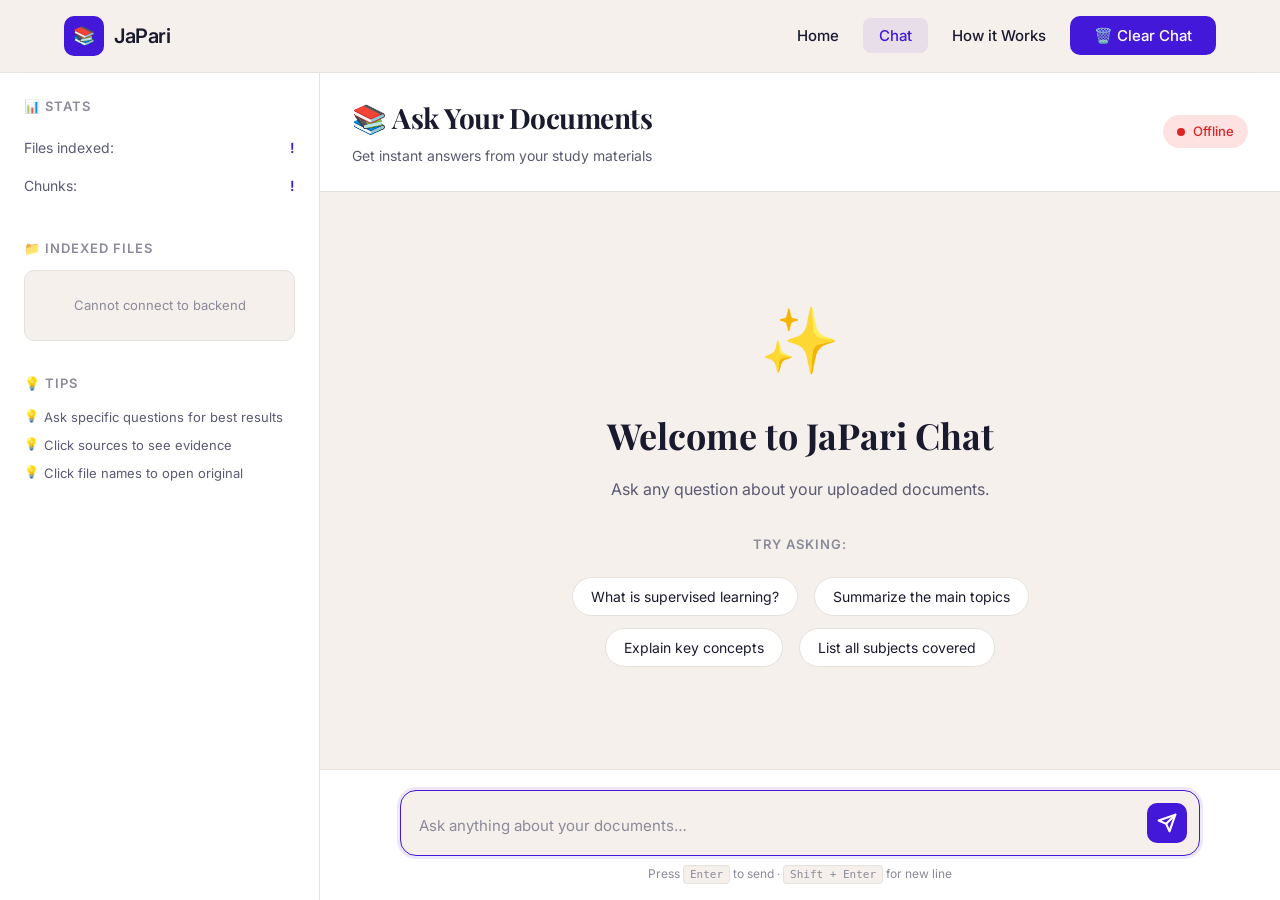
==== src/web/chat.html @ 833aab78 "Web Interface v2 Integrated Chatbot with Fast Api and HTML/CSS/JS frontend" ====
<!DOCTYPE html>
<html lang="en">
<head>
    <meta charset="UTF-8">
    <meta name="viewport" content="width=device-width, initial-scale=1.0">
    <title>JaPari Chat — Ask Your Documents</title>

    <link href="https://fonts.googleapis.com/css2?family=Inter:wght@400;500;600&family=Playfair+Display:ital,wght@0,700;1,700&display=swap" rel="stylesheet">

    <link rel="stylesheet" href="utils.css">
    <link rel="stylesheet" href="style.css">
    <link rel="stylesheet" href="chat.css">
</head>
<body>

    <!-- ═══════════════ NAVBAR ═══════════════ -->
    <nav class="navbar" id="navbar">
        <div class="nav-inner">
            <a href="index.html" class="nav-logo">
                <div class="nav-logo-icon">📚</div>
                <span class="nav-logo-text">JaPari</span>
            </a>

            <ul class="nav-links" id="navLinks">
                <li><a href="index.html">Home</a></li>
                <li><a href="chat.html" class="active">Chat</a></li>
                <li><a href="index.html#how-it-works">How it Works</a></li>
                <li><a href="#" id="clearChatBtn" class="nav-cta">🗑️ Clear Chat</a></li>
            </ul>

            <button class="mobile-toggle" id="mobileToggle" aria-label="Toggle menu">
                <span></span><span></span><span></span>
            </button>
        </div>
    </nav>

    <!-- ═══════════════ CHAT LAYOUT ═══════════════ -->
    <div class="chat-layout">

        <!-- Sidebar -->
        <aside class="chat-sidebar">
            <div class="sidebar-section">
                <h3>📊 Stats</h3>
                <div class="stat-row">
                    <span>Files indexed:</span>
                    <strong id="statFiles">—</strong>
                </div>
                <div class="stat-row">
                    <span>Chunks:</span>
                    <strong id="statChunks">—</strong>
                </div>
            </div>

            <div class="sidebar-section">
                <h3>📁 Indexed Files</h3>
                <div class="file-list" id="fileList">
                    <div class="loading">Loading…</div>
                </div>
            </div>

            <div class="sidebar-section">
                <h3>💡 Tips</h3>
                <ul class="tips-list">
                    <li>Ask specific questions for best results</li>
                    <li>Click sources to see evidence</li>
                    <li>Click file names to open original</li>
                </ul>
            </div>
        </aside>

        <!-- Main chat -->
        <main class="chat-main">
            <div class="chat-page-header">
                <div>
                    <h1>📚 Ask Your Documents</h1>
                    <p>Get instant answers from your study materials</p>
                </div>
                <div class="status-pill" id="statusPill">
                    <span class="status-dot"></span>
                    Connecting…
                </div>
            </div>

            <div class="chat-messages" id="chatMessages">
                <div class="welcome-screen">
                    <div class="welcome-icon">✨</div>
                    <h2>Welcome to JaPari Chat</h2>
                    <p>Ask any question about your uploaded documents.</p>

                    <div class="suggestions">
                        <h4>Try asking:</h4>
                        <button class="suggestion-chip">What is supervised learning?</button>
                        <button class="suggestion-chip">Summarize the main topics</button>
                        <button class="suggestion-chip">Explain key concepts</button>
                        <button class="suggestion-chip">List all subjects covered</button>
                    </div>
                </div>
            </div>

            <div class="chat-input-wrapper">
                <form class="chat-form" id="chatForm">
                    <textarea
                        id="chatInput"
                        placeholder="Ask anything about your documents…"
                        rows="1"
                    ></textarea>
                    <button type="submit" class="chat-submit-btn" id="submitBtn">
                        <svg width="20" height="20" viewBox="0 0 24 24" fill="none" stroke="currentColor" stroke-width="2.5" stroke-linecap="round" stroke-linejoin="round">
                            <line x1="22" y1="2" x2="11" y2="13"></line>
                            <polygon points="22 2 15 22 11 13 2 9 22 2"></polygon>
                        </svg>
                    </button>
                </form>
                <div class="chat-footer-note">
                    Press <kbd>Enter</kbd> to send · <kbd>Shift + Enter</kbd> for new line
                </div>
            </div>
        </main>
    </div>

    <script src="script.js"></script>
    <script src="chat.js"></script>
</body>
</html>
---- src/web/utils.css ----
/* ════════════════════════════════════════════════════════════
   UTILS — Reset, Variables, Animations, Responsive
   ════════════════════════════════════════════════════════════ */


/* ──────────────────────────────────────────
   1. CSS VARIABLES
   ────────────────────────────────────────── */
:root {
    /* Colors */
    --bg-cream:     #f5f0eb;
    --bg-white:     #ffffff;
    --purple:       #4318D9;
    --purple-light: #ece6fd;
    --purple-dark:  #3311b0;
    --text-dark:    #1a1a2e;
    --text-body:    #5a5a72;
    --text-muted:   #8a8a9a;
    --orange:       #c86b2b;
    --orange-light: #fdf3e6;
    --green:        #22c55e;
    --border:       #e5e2dd;

    /* Radius */
    --radius:    12px;
    --radius-lg: 20px;

    /* Shadows */
    --shadow-sm: 0 1px 3px  rgba(0, 0, 0, 0.06);
    --shadow-md: 0 4px 16px rgba(0, 0, 0, 0.08);
    --shadow-lg: 0 8px 32px rgba(0, 0, 0, 0.12);

    /* Transitions */
    --transition: all 0.3s cubic-bezier(0.4, 0, 0.2, 1);
}


/* ──────────────────────────────────────────
   2. RESET & BASE
   ────────────────────────────────────────── */
*, *::before, *::after {
    margin: 0;
    padding: 0;
    box-sizing: border-box;
}

html {
    scroll-behavior: smooth;
}

body {
    font-family: 'Inter', -apple-system, BlinkMacSystemFont, sans-serif;
    background-color: var(--bg-cream);
    color: var(--text-dark);
    line-height: 1.6;
    overflow-x: hidden;
}

a {
    text-decoration: none;
    color: inherit;
}

ul {
    list-style: none;
}

button {
    font-family: inherit;
    cursor: pointer;
    border: none;
    background: none;
}


/* ──────────────────────────────────────────
   3. LAYOUT UTILITIES
   ────────────────────────────────────────── */
.container {
    max-width: 1200px;
    margin: 0 auto;
    padding: 0 24px;
}


/* ──────────────────────────────────────────
   4. ANIMATIONS
   ────────────────────────────────────────── */
@keyframes fadeInUp {
    from {
        opacity: 0;
        transform: translateY(24px);
    }
    to {
        opacity: 1;
        transform: translateY(0);
    }
}

@keyframes messageIn {
    from {
        opacity: 0;
        transform: translateY(12px) scale(0.97);
    }
    to {
        opacity: 1;
        transform: translateY(0) scale(1);
    }
}

@keyframes countUp {
    from {
        opacity: 0;
        transform: translateY(20px);
    }
    to {
        opacity: 1;
        transform: translateY(0);
    }
}

/* Scroll reveal utility */
.fade-in {
    opacity: 0;
    transform: translateY(30px);
    transition: all 0.7s ease;
}

.fade-in.visible {
    opacity: 1;
    transform: translateY(0);
}


/* ──────────────────────────────────────────
   5. RESPONSIVE — Tablet (≤992px)
   ────────────────────────────────────────── */
@media (max-width: 992px) {
    .hero-inner {
        grid-template-columns: 1fr;
        gap: 40px;
    }

    .hero {
        padding: 120px 0 60px;
        min-height: auto;
    }

    .hero-chat {
        max-width: 500px;
    }

    .features-grid {
        grid-template-columns: 1fr;
        max-width: 480px;
        margin: 0 auto;
    }

    .how-inner {
        grid-template-columns: 1fr;
        gap: 40px;
    }

    .stats-grid {
        grid-template-columns: repeat(2, 1fr);
        gap: 32px;
    }

    .footer-inner {
        grid-template-columns: 1fr 1fr;
    }
}


/* ──────────────────────────────────────────
   6. RESPONSIVE — Mobile (≤768px)
   ────────────────────────────────────────── */
@media (max-width: 768px) {
    .nav-links {
        display: none;
        position: fixed;
        top: 72px;
        left: 0;
        right: 0;
        background: white;
        flex-direction: column;
        padding: 24px;
        box-shadow: var(--shadow-lg);
        border-radius: 0 0 16px 16px;
    }

    .nav-links.open {
        display: flex;
    }

    .mobile-toggle {
        display: block;
    }

    .hero-buttons {
        flex-direction: column;
        align-items: flex-start;
    }

    .hero-checks {
        flex-direction: column;
        gap: 12px;
    }

    .stats-grid {
        grid-template-columns: 1fr 1fr;
    }

    .footer-inner {
        grid-template-columns: 1fr;
    }
}
---- src/web/style.css ----
/* ════════════════════════════════════════════════════════════
   STYLE — All Component & Section Styles
   ════════════════════════════════════════════════════════════ */


/* ══════════════════════════════════════════
   NAVBAR
   ══════════════════════════════════════════ */
.navbar {
    position: fixed;
    top: 0;
    left: 0;
    right: 0;
    z-index: 1000;
    background: rgba(245, 240, 235, 0.85);
    backdrop-filter: blur(20px);
    -webkit-backdrop-filter: blur(20px);
    border-bottom: 1px solid rgba(0, 0, 0, 0.06);
    transition: var(--transition);
}

.navbar.scrolled {
    background: rgba(245, 240, 235, 0.95);
    box-shadow: var(--shadow-sm);
}

.nav-inner {
    display: flex;
    align-items: center;
    justify-content: space-between;
    padding: 16px 24px;
    max-width: 1200px;
    margin: 0 auto;
}

.nav-logo {
    display: flex;
    align-items: center;
    gap: 10px;
    color: var(--text-dark);
}

.nav-logo-icon {
    width: 40px;
    height: 40px;
    background: var(--purple);
    border-radius: 10px;
    display: flex;
    align-items: center;
    justify-content: center;
    color: white;
    font-size: 18px;
}

.nav-logo-text {
    font-size: 20px;
    font-weight: 600;
    letter-spacing: -0.5px;
}

.nav-links {
    display: flex;
    align-items: center;
    gap: 8px;
}

.nav-links a {
    color: var(--text-dark);
    font-size: 15px;
    font-weight: 500;
    padding: 8px 16px;
    border-radius: 8px;
    transition: var(--transition);
}

.nav-links a:hover,
.nav-links a.active {
    background: rgba(67, 24, 217, 0.08);
    color: var(--purple);
}

/* Dropdown */
.nav-links .dropdown {
    position: relative;
}

.nav-links .dropdown-toggle {
    display: flex;
    align-items: center;
    gap: 4px;
    cursor: pointer;
}

.nav-links .dropdown-toggle::after {
    content: '';
    border: solid currentColor;
    border-width: 0 1.5px 1.5px 0;
    display: inline-block;
    padding: 2.5px;
    transform: rotate(45deg);
    margin-top: -3px;
}

.dropdown-menu {
    position: absolute;
    top: 100%;
    left: 0;
    background: white;
    border-radius: var(--radius);
    box-shadow: var(--shadow-lg);
    padding: 8px;
    min-width: 200px;
    opacity: 0;
    visibility: hidden;
    transform: translateY(8px);
    transition: var(--transition);
}

.dropdown:hover .dropdown-menu {
    opacity: 1;
    visibility: visible;
    transform: translateY(0);
}

.dropdown-menu a {
    display: block;
    padding: 10px 14px;
    font-size: 14px;
    border-radius: 8px;
}

/* CTA Button */
.nav-cta {
    background: var(--purple) !important;
    color: white !important;
    padding: 10px 24px !important;
    border-radius: 10px !important;
    font-weight: 500 !important;
}

.nav-cta:hover {
    background: var(--purple-dark) !important;
    transform: translateY(-1px);
    box-shadow: 0 4px 12px rgba(67, 24, 217, 0.3);
}

/* Mobile Menu Toggle */
.mobile-toggle {
    display: none;
    padding: 8px;
}

.mobile-toggle span {
    display: block;
    width: 22px;
    height: 2px;
    background: var(--text-dark);
    margin: 5px 0;
    border-radius: 2px;
    transition: var(--transition);
}


/* ══════════════════════════════════════════
   HERO
   ══════════════════════════════════════════ */
.hero {
    padding: 140px 0 80px;
    min-height: 100vh;
    display: flex;
    align-items: center;
}

.hero-inner {
    display: grid;
    grid-template-columns: 1fr 1fr;
    gap: 60px;
    align-items: center;
}

.hero-badge {
    display: inline-flex;
    align-items: center;
    gap: 8px;
    padding: 8px 18px;
    background: white;
    border: 1px solid var(--border);
    border-radius: 50px;
    font-size: 14px;
    font-weight: 500;
    color: var(--purple);
    margin-bottom: 32px;
    animation: fadeInUp 0.6s ease;
}

.hero-badge .sparkle {
    font-size: 16px;
}

.hero-title {
    font-family: 'Playfair Display', serif;
    font-size: clamp(42px, 5.5vw, 72px);
    font-weight: 700;
    line-height: 1.1;
    letter-spacing: -2px;
    margin-bottom: 24px;
    animation: fadeInUp 0.6s ease 0.1s both;
}

.hero-title em {
    color: var(--purple);
    font-style: italic;
}

.hero-description {
    font-size: 18px;
    line-height: 1.7;
    color: var(--text-body);
    max-width: 520px;
    margin-bottom: 40px;
    animation: fadeInUp 0.6s ease 0.2s both;
}

.hero-buttons {
    display: flex;
    align-items: center;
    gap: 16px;
    margin-bottom: 40px;
    animation: fadeInUp 0.6s ease 0.3s both;
}

/* Buttons */
.btn-primary {
    display: inline-flex;
    align-items: center;
    gap: 8px;
    padding: 16px 32px;
    background: var(--purple);
    color: white;
    font-size: 16px;
    font-weight: 500;
    border-radius: var(--radius);
    transition: var(--transition);
}

.btn-primary:hover {
    background: var(--purple-dark);
    transform: translateY(-2px);
    box-shadow: 0 8px 24px rgba(67, 24, 217, 0.3);
}

.btn-primary .arrow {
    transition: transform 0.3s ease;
}

.btn-primary:hover .arrow {
    transform: translateX(4px);
}

.btn-secondary {
    display: inline-flex;
    align-items: center;
    gap: 8px;
    padding: 16px 32px;
    background: transparent;
    color: var(--text-dark);
    font-size: 16px;
    font-weight: 500;
    border: 1.5px solid var(--border);
    border-radius: var(--radius);
    transition: var(--transition);
}

.btn-secondary:hover {
    border-color: var(--purple);
    color: var(--purple);
    background: var(--purple-light);
}

/* Hero Checks */
.hero-checks {
    display: flex;
    gap: 24px;
    animation: fadeInUp 0.6s ease 0.4s both;
}

.hero-check {
    display: flex;
    align-items: center;
    gap: 8px;
    font-size: 14px;
    color: var(--text-body);
}

.hero-check .check-icon {
    width: 20px;
    height: 20px;
    background: var(--purple-light);
    border-radius: 50%;
    display: flex;
    align-items: center;
    justify-content: center;
    color: var(--purple);
    font-size: 11px;
}

/* Chat Mockup */
.hero-chat {
    animation: fadeInUp 0.8s ease 0.3s both;
}

.chat-window {
    background: var(--purple);
    border-radius: var(--radius-lg);
    box-shadow: var(--shadow-lg);
    overflow: hidden;
    position: relative;
}

.chat-header {
    display: flex;
    align-items: center;
    justify-content: space-between;
    padding: 20px 24px;
}

.chat-header-left {
    display: flex;
    align-items: center;
    gap: 10px;
    color: white;
    font-size: 16px;
    font-weight: 600;
}

.chat-header-dots {
    display: flex;
    gap: 6px;
}

.chat-header-dots span {
    width: 10px;
    height: 10px;
    border-radius: 50%;
    background: rgba(255, 255, 255, 0.3);
}

.chat-body {
    padding: 0 20px 20px;
    display: flex;
    flex-direction: column;
    gap: 16px;
}

.chat-msg {
    padding: 16px 20px;
    border-radius: 16px;
    font-size: 14px;
    line-height: 1.6;
    animation: messageIn 0.5s ease both;
}

.chat-msg.user {
    background: rgba(255, 255, 255, 0.15);
    color: white;
    margin-left: 20px;
    border-bottom-right-radius: 4px;
    animation-delay: 0.5s;
}

.chat-msg .file-tag {
    font-family: 'Courier New', monospace;
    font-size: 12px;
    color: rgba(255, 255, 255, 0.6);
    margin-bottom: 6px;
}

.chat-msg.bot {
    background: white;
    color: var(--text-dark);
    margin-right: 20px;
    border-bottom-left-radius: 4px;
    animation-delay: 1s;
}

.chat-msg.bot .ai-label {
    display: flex;
    align-items: center;
    gap: 6px;
    font-size: 12px;
    font-weight: 600;
    color: var(--purple);
    margin-bottom: 8px;
}

.chat-input-area {
    margin: 0 20px 20px;
    display: flex;
    align-items: center;
    background: white;
    border-radius: 12px;
    padding: 4px 4px 4px 16px;
}

.chat-input-area input {
    flex: 1;
    border: none;
    outline: none;
    font-size: 14px;
    color: var(--text-muted);
    font-family: inherit;
    background: transparent;
}

.chat-send-btn {
    width: 40px;
    height: 40px;
    border-radius: 10px;
    background: var(--purple);
    color: white;
    display: flex;
    align-items: center;
    justify-content: center;
    transition: var(--transition);
}

.chat-send-btn:hover {
    background: var(--purple-dark);
}

.chat-source-badge {
    margin: 0 20px 20px;
    display: inline-flex;
    align-items: center;
    gap: 8px;
    background: white;
    padding: 10px 16px;
    border-radius: 10px;
    font-size: 13px;
    font-weight: 500;
    color: var(--text-dark);
    box-shadow: var(--shadow-sm);
}

.chat-source-badge .green-dot {
    width: 20px;
    height: 20px;
    background: #dcfce7;
    border-radius: 50%;
    display: flex;
    align-items: center;
    justify-content: center;
    color: var(--green);
    font-size: 12px;
}


/* ══════════════════════════════════════════
   FEATURES
   ══════════════════════════════════════════ */
.features {
    padding: 100px 0;
    background: var(--bg-cream);
}

.section-label {
    text-transform: uppercase;
    font-size: 13px;
    font-weight: 600;
    letter-spacing: 2px;
    color: var(--orange);
    text-align: center;
    margin-bottom: 16px;
}

.section-title {
    font-family: 'Playfair Display', serif;
    font-size: clamp(32px, 4vw, 48px);
    font-weight: 700;
    text-align: center;
    letter-spacing: -1px;
    margin-bottom: 60px;
}

.features-grid {
    display: grid;
    grid-template-columns: repeat(3, 1fr);
    gap: 24px;
}

.feature-card {
    background: white;
    border: 1px solid var(--border);
    border-radius: var(--radius-lg);
    padding: 40px 32px;
    transition: var(--transition);
}

.feature-card:hover {
    transform: translateY(-4px);
    box-shadow: var(--shadow-md);
    border-color: var(--purple-light);
}

.feature-icon {
    width: 52px;
    height: 52px;
    border-radius: 14px;
    display: flex;
    align-items: center;
    justify-content: center;
    font-size: 22px;
    margin-bottom: 24px;
}

.feature-icon.purple {
    background: var(--purple-light);
    color: var(--purple);
}

.feature-icon.violet {
    background: #f3e8ff;
    color: #9333ea;
}

.feature-icon.orange {
    background: var(--orange-light);
    color: var(--orange);
}

.feature-card h3 {
    font-size: 20px;
    font-weight: 600;
    margin-bottom: 12px;
    letter-spacing: -0.3px;
}

.feature-card p {
    font-size: 15px;
    color: var(--text-body);
    line-height: 1.7;
}


/* ══════════════════════════════════════════
   HOW IT WORKS
   ══════════════════════════════════════════ */
.how-it-works {
    padding: 100px 0;
    background: var(--bg-cream);
}

.how-inner {
    display: grid;
    grid-template-columns: 1fr 1.2fr;
    gap: 80px;
    align-items: center;
}

.how-label {
    text-transform: uppercase;
    font-size: 13px;
    font-weight: 600;
    letter-spacing: 2px;
    color: var(--orange);
    margin-bottom: 16px;
}

.how-title {
    font-family: 'Playfair Display', serif;
    font-size: clamp(32px, 3.5vw, 48px);
    font-weight: 700;
    line-height: 1.2;
    letter-spacing: -1px;
}

.steps {
    display: flex;
    flex-direction: column;
    gap: 40px;
}

.step {
    display: flex;
    gap: 24px;
    align-items: flex-start;
    opacity: 0;
    transform: translateX(30px);
    transition: all 0.6s ease;
}

.step.visible {
    opacity: 1;
    transform: translateX(0);
}

.step-number {
    width: 52px;
    height: 52px;
    min-width: 52px;
    border-radius: 16px;
    background: var(--purple-light);
    color: var(--purple);
    display: flex;
    align-items: center;
    justify-content: center;
    font-size: 15px;
    font-weight: 600;
}

.step h3 {
    font-size: 18px;
    font-weight: 600;
    margin-bottom: 6px;
    letter-spacing: -0.3px;
}

.step p {
    font-size: 15px;
    color: var(--text-body);
    line-height: 1.6;
}


/* ══════════════════════════════════════════
   STATS
   ══════════════════════════════════════════ */
.stats {
    background: var(--purple);
    padding: 80px 0;
}

.stats-grid {
    display: grid;
    grid-template-columns: repeat(4, 1fr);
    gap: 40px;
    text-align: center;
}

.stat-item {
    color: white;
}

.stat-number {
    font-family: 'Playfair Display', serif;
    font-size: clamp(36px, 4vw, 56px);
    font-weight: 700;
    letter-spacing: -1px;
    margin-bottom: 8px;
    display: inline-block;
}

.stat-suffix {
    font-family: 'Playfair Display', serif;
    font-size: clamp(36px, 4vw, 56px);
    font-weight: 700;
    display: inline-block;
    margin-left: -4px;
}

.stat-number .star {
    color: #fbbf24;
}

.stat-label {
    font-size: 15px;
    color: rgba(255, 255, 255, 0.75);
}


/* ══════════════════════════════════════════
   CTA SECTION
   ══════════════════════════════════════════ */
.cta-section {
    padding: 100px 0;
    text-align: center;
}

.cta-section .section-title {
    margin-bottom: 20px;
}

.cta-section p {
    font-size: 18px;
    color: var(--text-body);
    max-width: 560px;
    margin: 0 auto 40px;
}


/* ══════════════════════════════════════════
   FOOTER
   ══════════════════════════════════════════ */
.footer {
    background: var(--text-dark);
    color: rgba(255, 255, 255, 0.6);
    padding: 60px 0 30px;
}

.footer-inner {
    display: grid;
    grid-template-columns: 1.5fr 1fr 1fr 1fr;
    gap: 40px;
    margin-bottom: 40px;
}

.footer-brand p {
    font-size: 14px;
    line-height: 1.7;
    margin-top: 16px;
}

.footer h4 {
    color: white;
    font-size: 14px;
    font-weight: 600;
    margin-bottom: 16px;
    text-transform: uppercase;
    letter-spacing: 1px;
}

.footer ul li {
    margin-bottom: 10px;
}

.footer ul a {
    color: rgba(255, 255, 255, 0.6);
    font-size: 14px;
    transition: var(--transition);
}

.footer ul a:hover {
    color: white;
}

.footer-bottom {
    border-top: 1px solid rgba(255, 255, 255, 0.1);
    padding-top: 24px;
    text-align: center;
    font-size: 13px;
}
---- src/web/chat.css ----
/* ════════════════════════════════════════════════════════════
   CHAT PAGE STYLES
   ════════════════════════════════════════════════════════════ */

body {
    background: var(--bg-cream);
    overflow: hidden;
    height: 100vh;
}

.chat-layout {
    display: grid;
    grid-template-columns: 320px 1fr;
    height: 100vh;
    padding-top: 72px;
}


/* ══════════════════════════════════════════
   SIDEBAR
   ══════════════════════════════════════════ */
.chat-sidebar {
    background: white;
    border-right: 1px solid var(--border);
    overflow-y: auto;
    padding: 24px;
}

.sidebar-section {
    margin-bottom: 32px;
}

.sidebar-section h3 {
    font-size: 13px;
    font-weight: 600;
    text-transform: uppercase;
    letter-spacing: 1px;
    color: var(--text-muted);
    margin-bottom: 12px;
}

.stat-row {
    display: flex;
    justify-content: space-between;
    padding: 8px 0;
    font-size: 14px;
    color: var(--text-body);
}

.stat-row strong {
    color: var(--purple);
    font-weight: 600;
}

.file-list {
    max-height: 320px;
    overflow-y: auto;
    border: 1px solid var(--border);
    border-radius: 10px;
    padding: 8px;
    background: var(--bg-cream);
}

.file-item {
    padding: 8px 12px;
    font-size: 13px;
    color: var(--text-body);
    border-radius: 6px;
    transition: var(--transition);
    word-break: break-all;
    text-decoration: none;
    display: block;
}

.file-item:hover {
    background: var(--purple-light);
    color: var(--purple);
}

.file-item.with-link {
    cursor: pointer;
}

.loading {
    text-align: center;
    color: var(--text-muted);
    font-size: 13px;
    padding: 16px;
}

.tips-list {
    font-size: 13px;
    color: var(--text-body);
    line-height: 1.7;
    list-style: none;
}

.tips-list li {
    padding-left: 20px;
    position: relative;
    margin-bottom: 6px;
}

.tips-list li::before {
    content: '💡';
    position: absolute;
    left: 0;
    font-size: 12px;
}


/* ══════════════════════════════════════════
   MAIN CHAT
   ══════════════════════════════════════════ */
.chat-main {
    display: flex;
    flex-direction: column;
    overflow: hidden;
    background: var(--bg-cream);
}

.chat-page-header {
    background: white;
    padding: 24px 32px;
    border-bottom: 1px solid var(--border);
    display: flex;
    justify-content: space-between;
    align-items: center;
}

.chat-page-header h1 {
    font-family: 'Playfair Display', serif;
    font-size: 28px;
    font-weight: 700;
    letter-spacing: -0.5px;
    margin-bottom: 4px;
}

.chat-page-header p {
    font-size: 14px;
    color: var(--text-body);
}

.status-pill {
    display: flex;
    align-items: center;
    gap: 8px;
    background: #dcfce7;
    color: var(--green);
    padding: 6px 14px;
    border-radius: 50px;
    font-size: 13px;
    font-weight: 500;
}

.status-pill.offline {
    background: #fee2e2;
    color: #dc2626;
}

.status-dot {
    width: 8px;
    height: 8px;
    background: currentColor;
    border-radius: 50%;
    animation: pulse 2s infinite;
}

@keyframes pulse {
    0%, 100% { opacity: 1; }
    50%      { opacity: 0.5; }
}


/* ══════════════════════════════════════════
   MESSAGES
   ══════════════════════════════════════════ */
.chat-messages {
    flex: 1;
    overflow-y: auto;
    padding: 32px;
    display: flex;
    flex-direction: column;
    gap: 20px;
}

.welcome-screen {
    text-align: center;
    margin: auto;
    max-width: 600px;
    padding: 40px 20px;
}

.welcome-icon {
    font-size: 64px;
    margin-bottom: 16px;
    animation: fadeInUp 0.6s ease;
}

.welcome-screen h2 {
    font-family: 'Playfair Display', serif;
    font-size: 36px;
    margin-bottom: 12px;
    animation: fadeInUp 0.6s ease 0.1s both;
}

.welcome-screen > p {
    font-size: 16px;
    color: var(--text-body);
    margin-bottom: 32px;
    animation: fadeInUp 0.6s ease 0.2s both;
}

.suggestions {
    animation: fadeInUp 0.6s ease 0.3s both;
}

.suggestions h4 {
    font-size: 13px;
    font-weight: 600;
    text-transform: uppercase;
    letter-spacing: 1px;
    color: var(--text-muted);
    margin-bottom: 16px;
}

.suggestion-chip {
    display: inline-block;
    margin: 6px;
    padding: 10px 18px;
    background: white;
    border: 1px solid var(--border);
    border-radius: 50px;
    font-size: 14px;
    color: var(--text-dark);
    cursor: pointer;
    transition: var(--transition);
    font-family: inherit;
}

.suggestion-chip:hover {
    border-color: var(--purple);
    color: var(--purple);
    background: var(--purple-light);
    transform: translateY(-1px);
}

/* Message bubbles */
.message {
    display: flex;
    gap: 12px;
    max-width: 800px;
    width: 100%;
    animation: fadeInUp 0.4s ease;
}

.message.user {
    flex-direction: row-reverse;
    margin-left: auto;
}

.message-avatar {
    width: 36px;
    height: 36px;
    min-width: 36px;
    border-radius: 10px;
    display: flex;
    align-items: center;
    justify-content: center;
    font-size: 18px;
}

.message.user .message-avatar {
    background: var(--purple);
    color: white;
}

.message.bot .message-avatar {
    background: white;
    border: 1px solid var(--border);
}

.message-content {
    background: white;
    padding: 16px 20px;
    border-radius: 16px;
    font-size: 15px;
    line-height: 1.6;
    color: var(--text-dark);
    box-shadow: var(--shadow-sm);
    max-width: calc(100% - 48px);
    word-wrap: break-word;
}

.message.user .message-content {
    background: var(--purple);
    color: white;
    border-bottom-right-radius: 4px;
}

.message.bot .message-content {
    border-bottom-left-radius: 4px;
}

/* Sources */
.sources {
    margin-top: 12px;
    padding-top: 12px;
    border-top: 1px solid var(--border);
}

.sources-header {
    font-size: 12px;
    font-weight: 600;
    color: var(--text-muted);
    text-transform: uppercase;
    letter-spacing: 1px;
    cursor: pointer;
    display: flex;
    align-items: center;
    gap: 6px;
    user-select: none;
}

.sources-header::before {
    content: '▶';
    transition: transform 0.3s;
    font-size: 10px;
}

.sources.open .sources-header::before {
    transform: rotate(90deg);
}

.sources-content {
    display: none;
    margin-top: 12px;
}

.sources.open .sources-content {
    display: block;
}

.source-item {
    background: var(--bg-cream);
    border-left: 3px solid var(--purple);
    padding: 12px 14px;
    margin-bottom: 8px;
    border-radius: 6px;
    font-size: 13px;
}

.source-item-header {
    display: flex;
    justify-content: space-between;
    margin-bottom: 6px;
    font-weight: 600;
    color: var(--purple);
    flex-wrap: wrap;
    gap: 8px;
}

.source-item-header a {
    color: var(--purple);
    text-decoration: none;
}

.source-item-header a:hover {
    text-decoration: underline;
}

.source-item-score {
    font-size: 11px;
    color: var(--text-muted);
    font-weight: 400;
}

.source-item-meta {
    font-size: 11px;
    color: var(--text-muted);
    margin-bottom: 6px;
}

.source-item-text {
    color: var(--text-body);
    font-style: italic;
    line-height: 1.5;
}

/* Typing indicator */
.typing {
    display: flex;
    gap: 4px;
    padding: 8px 0;
}

.typing span {
    width: 8px;
    height: 8px;
    border-radius: 50%;
    background: var(--purple);
    opacity: 0.4;
    animation: typing 1.4s infinite;
}

.typing span:nth-child(2) { animation-delay: 0.2s; }
.typing span:nth-child(3) { animation-delay: 0.4s; }

@keyframes typing {
    0%, 60%, 100% { opacity: 0.4; transform: translateY(0); }
    30%           { opacity: 1;   transform: translateY(-6px); }
}

.error-banner {
    background: #fee2e2;
    color: #dc2626;
    padding: 12px 18px;
    border-radius: 10px;
    font-size: 14px;
    margin-bottom: 12px;
}


/* ══════════════════════════════════════════
   INPUT AREA
   ══════════════════════════════════════════ */
.chat-input-wrapper {
    background: white;
    border-top: 1px solid var(--border);
    padding: 20px 32px 16px;
}

.chat-form {
    max-width: 800px;
    margin: 0 auto;
    display: flex;
    gap: 12px;
    align-items: flex-end;
    background: var(--bg-cream);
    border: 1.5px solid var(--border);
    border-radius: 16px;
    padding: 12px 12px 12px 18px;
    transition: var(--transition);
}

.chat-form:focus-within {
    border-color: var(--purple);
    box-shadow: 0 0 0 3px rgba(67, 24, 217, 0.1);
}

#chatInput {
    flex: 1;
    border: none;
    outline: none;
    background: transparent;
    font-family: inherit;
    font-size: 15px;
    color: var(--text-dark);
    resize: none;
    max-height: 200px;
    line-height: 1.5;
    padding: 6px 0;
}

#chatInput::placeholder {
    color: var(--text-muted);
}

.chat-submit-btn {
    width: 40px;
    height: 40px;
    min-width: 40px;
    border-radius: 10px;
    background: var(--purple);
    color: white;
    display: flex;
    align-items: center;
    justify-content: center;
    transition: var(--transition);
    border: none;
    cursor: pointer;
}

.chat-submit-btn:hover:not(:disabled) {
    background: var(--purple-dark);
    transform: scale(1.05);
}

.chat-submit-btn:disabled {
    opacity: 0.5;
    cursor: not-allowed;
}

.chat-footer-note {
    max-width: 800px;
    margin: 8px auto 0;
    text-align: center;
    font-size: 12px;
    color: var(--text-muted);
}

.chat-footer-note kbd {
    background: var(--bg-cream);
    border: 1px solid var(--border);
    border-radius: 4px;
    padding: 2px 6px;
    font-family: monospace;
    font-size: 11px;
}


/* ══════════════════════════════════════════
   RESPONSIVE
   ══════════════════════════════════════════ */
@media (max-width: 768px) {
    .chat-layout {
        grid-template-columns: 1fr;
    }

    .chat-sidebar {
        display: none;
    }

    .chat-page-header {
        padding: 16px 20px;
    }

    .chat-page-header h1 {
        font-size: 22px;
    }

    .chat-messages {
        padding: 20px;
    }

    .chat-input-wrapper {
        padding: 16px 20px;
    }
}
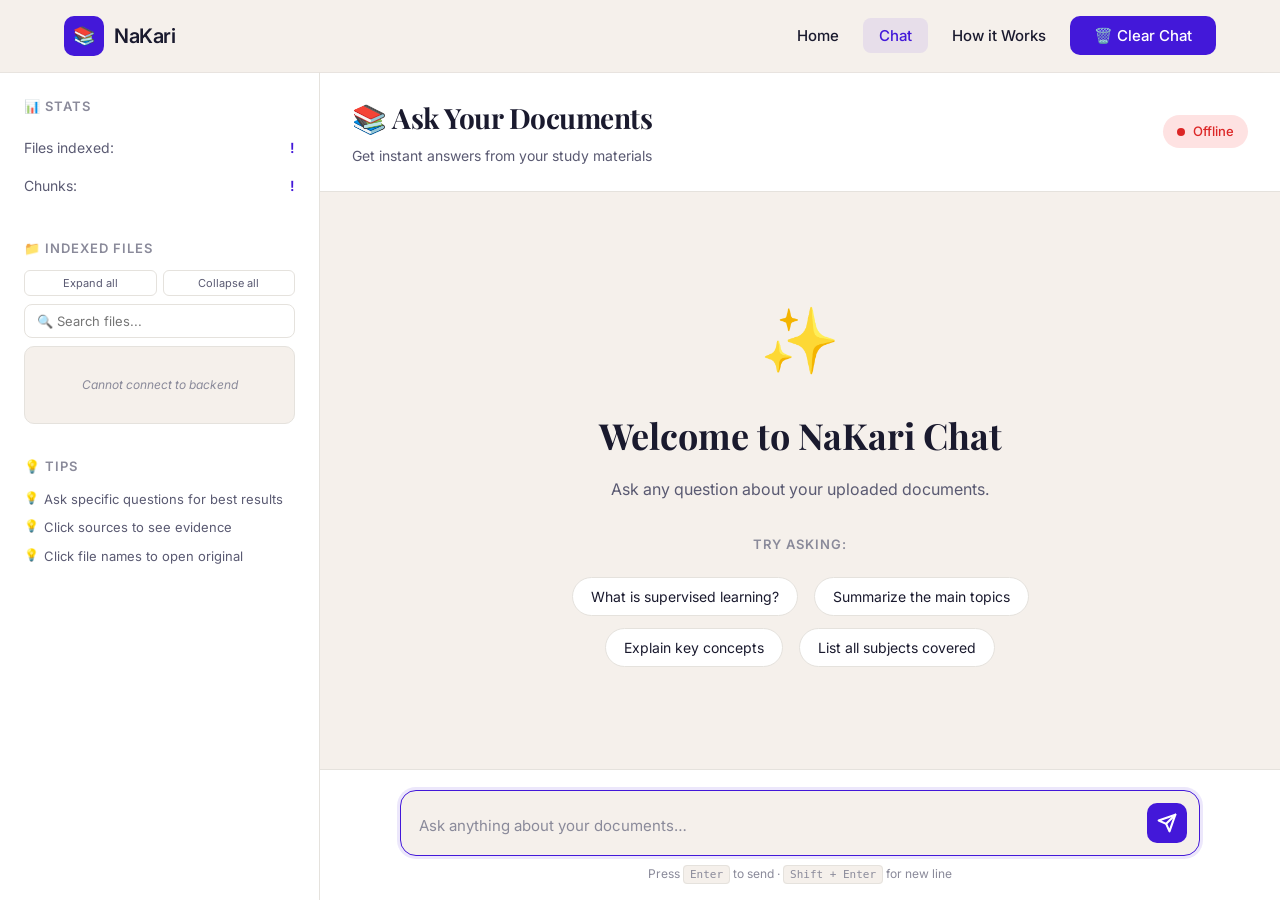
==== commit 39e5a739: "Fix: Updated gdrive links for CSE and M&C study materials, and refreshed index stores and display tr" ====
--- a/src/web/chat.html
+++ b/src/web/chat.html
@@ -1,31 +1,36 @@
-<!DOCTYPE html>
+<!doctype html>
 <html lang="en">
+
 <head>
-    <meta charset="UTF-8">
-    <meta name="viewport" content="width=device-width, initial-scale=1.0">
-    <title>JaPari Chat — Ask Your Documents</title>
+    <meta charset="UTF-8" />
+    <meta name="viewport" content="width=device-width, initial-scale=1.0" />
+    <title>NaKari Chat — Ask Your Documents</title>
 
-    <link href="https://fonts.googleapis.com/css2?family=Inter:wght@400;500;600&family=Playfair+Display:ital,wght@0,700;1,700&display=swap" rel="stylesheet">
+    <link
+        href="https://fonts.googleapis.com/css2?family=Inter:wght@400;500;600&family=Playfair+Display:ital,wght@0,700;1,700&display=swap"
+        rel="stylesheet" />
 
-    <link rel="stylesheet" href="utils.css">
-    <link rel="stylesheet" href="style.css">
-    <link rel="stylesheet" href="chat.css">
+    <link rel="stylesheet" href="utils.css" />
+    <link rel="stylesheet" href="style.css" />
+    <link rel="stylesheet" href="chat.css" />
 </head>
+
 <body>
-
     <!-- ═══════════════ NAVBAR ═══════════════ -->
     <nav class="navbar" id="navbar">
         <div class="nav-inner">
             <a href="index.html" class="nav-logo">
                 <div class="nav-logo-icon">📚</div>
-                <span class="nav-logo-text">JaPari</span>
+                <span class="nav-logo-text">NaKari</span>
             </a>
 
             <ul class="nav-links" id="navLinks">
                 <li><a href="index.html">Home</a></li>
                 <li><a href="chat.html" class="active">Chat</a></li>
                 <li><a href="index.html#how-it-works">How it Works</a></li>
-                <li><a href="#" id="clearChatBtn" class="nav-cta">🗑️ Clear Chat</a></li>
+                <li>
+                    <a href="#" id="clearChatBtn" class="nav-cta">🗑️ Clear Chat</a>
+                </li>
             </ul>
 
             <button class="mobile-toggle" id="mobileToggle" aria-label="Toggle menu">
@@ -36,7 +41,6 @@
 
     <!-- ═══════════════ CHAT LAYOUT ═══════════════ -->
     <div class="chat-layout">
-
         <!-- Sidebar -->
         <aside class="chat-sidebar">
             <div class="sidebar-section">
@@ -53,6 +57,18 @@
 
             <div class="sidebar-section">
                 <h3>📁 Indexed Files</h3>
+
+                <div class="tree-controls">
+                    <button class="tree-control-btn" id="expandAllBtn">
+                        Expand all
+                    </button>
+                    <button class="tree-control-btn" id="collapseAllBtn">
+                        Collapse all
+                    </button>
+                </div>
+
+                <input type="text" class="file-search" id="fileSearch" placeholder="🔍 Search files..." />
+
                 <div class="file-list" id="fileList">
                     <div class="loading">Loading…</div>
                 </div>
@@ -84,12 +100,14 @@
             <div class="chat-messages" id="chatMessages">
                 <div class="welcome-screen">
                     <div class="welcome-icon">✨</div>
-                    <h2>Welcome to JaPari Chat</h2>
+                    <h2>Welcome to NaKari Chat</h2>
                     <p>Ask any question about your uploaded documents.</p>
 
                     <div class="suggestions">
                         <h4>Try asking:</h4>
-                        <button class="suggestion-chip">What is supervised learning?</button>
+                        <button class="suggestion-chip">
+                            What is supervised learning?
+                        </button>
                         <button class="suggestion-chip">Summarize the main topics</button>
                         <button class="suggestion-chip">Explain key concepts</button>
                         <button class="suggestion-chip">List all subjects covered</button>
@@ -99,20 +117,18 @@
 
             <div class="chat-input-wrapper">
                 <form class="chat-form" id="chatForm">
-                    <textarea
-                        id="chatInput"
-                        placeholder="Ask anything about your documents…"
-                        rows="1"
-                    ></textarea>
+                    <textarea id="chatInput" placeholder="Ask anything about your documents…" rows="1"></textarea>
                     <button type="submit" class="chat-submit-btn" id="submitBtn">
-                        <svg width="20" height="20" viewBox="0 0 24 24" fill="none" stroke="currentColor" stroke-width="2.5" stroke-linecap="round" stroke-linejoin="round">
+                        <svg width="20" height="20" viewBox="0 0 24 24" fill="none" stroke="currentColor"
+                            stroke-width="2.5" stroke-linecap="round" stroke-linejoin="round">
                             <line x1="22" y1="2" x2="11" y2="13"></line>
                             <polygon points="22 2 15 22 11 13 2 9 22 2"></polygon>
                         </svg>
                     </button>
                 </form>
                 <div class="chat-footer-note">
-                    Press <kbd>Enter</kbd> to send · <kbd>Shift + Enter</kbd> for new line
+                    Press <kbd>Enter</kbd> to send · <kbd>Shift + Enter</kbd> for new
+                    line
                 </div>
             </div>
         </main>
@@ -121,4 +137,5 @@
     <script src="script.js"></script>
     <script src="chat.js"></script>
 </body>
+
 </html>
--- a/src/web/chat.css
+++ b/src/web/chat.css
@@ -52,8 +52,11 @@
     font-weight: 600;
 }
 
+/* ══════════════════════════════════════════
+   FILE TREE (hierarchical)
+   ══════════════════════════════════════════ */
 .file-list {
-    max-height: 320px;
+    max-height: 500px;
     overflow-y: auto;
     border: 1px solid var(--border);
     border-radius: 10px;
@@ -61,15 +64,190 @@
     background: var(--bg-cream);
 }
 
-.file-item {
+.file-list::-webkit-scrollbar       { width: 6px; }
+.file-list::-webkit-scrollbar-track { background: transparent; }
+.file-list::-webkit-scrollbar-thumb {
+    background: var(--border);
+    border-radius: 3px;
+}
+
+/* ── Tree nodes ────────────────────────── */
+.tree-node {
+    margin-bottom: 2px;
+}
+
+.tree-toggle {
+    display: flex;
+    align-items: center;
+    gap: 6px;
+    padding: 6px 8px;
+    cursor: pointer;
+    border-radius: 6px;
+    font-size: 13px;
+    user-select: none;
+    transition: var(--transition);
+    width: 100%;
+    text-align: left;
+    background: none;
+    border: none;
+    color: var(--text-dark);
+    font-family: inherit;
+}
+
+.tree-toggle:hover {
+    background: rgba(67, 24, 217, 0.06);
+}
+
+.tree-arrow {
+    display: inline-block;
+    width: 10px;
+    font-size: 9px;
+    color: var(--text-muted);
+    transition: transform 0.2s;
+}
+
+.tree-node.open > .tree-toggle > .tree-arrow {
+    transform: rotate(90deg);
+}
+
+.tree-children {
+    display: none;
+    padding-left: 14px;
+    border-left: 1.5px solid var(--border);
+    margin-left: 10px;
+    margin-top: 2px;
+}
+
+.tree-node.open > .tree-children {
+    display: block;
+}
+
+/* ── Level-specific styling ────────────── */
+.tree-branch > .tree-toggle {
+    font-weight: 700;
+    color: var(--purple);
+    font-size: 13px;
+    text-transform: uppercase;
+    letter-spacing: 0.5px;
+}
+
+.tree-sem > .tree-toggle {
+    font-weight: 600;
+    color: var(--text-dark);
+    font-size: 13px;
+}
+
+.tree-subject > .tree-toggle {
+    font-weight: 600;
+    color: var(--text-dark);
+    font-size: 12.5px;
+}
+
+.tree-category > .tree-toggle {
+    font-style: italic;
+    color: var(--text-body);
+    font-size: 12px;
+}
+
+/* ── Counts ────────────────────────────── */
+.tree-count {
+    margin-left: auto;
+    background: var(--purple-light);
+    color: var(--purple);
+    padding: 1px 7px;
+    border-radius: 10px;
+    font-size: 10px;
+    font-weight: 600;
+}
+
+/* ── Leaf (file) ───────────────────────── */
+.tree-file {
+    display: flex;
+    align-items: center;
+    gap: 6px;
+    padding: 5px 10px;
+    font-size: 12px;
+    color: var(--text-body);
+    border-radius: 5px;
+    cursor: default;
+    word-break: break-word;
+    text-decoration: none;
+    transition: var(--transition);
+    line-height: 1.4;
+}
+
+.tree-file:hover {
+    background: var(--purple-light);
+    color: var(--purple);
+}
+
+.tree-file.with-link {
+    cursor: pointer;
+}
+
+.tree-file .file-emoji {
+    font-size: 11px;
+    flex-shrink: 0;
+}
+
+.tree-file .file-link-icon {
+    font-size: 10px;
+    opacity: 0.5;
+    margin-left: auto;
+}
+
+/* ── Search / filter input ─────────────── */
+.file-search {
+    width: 100%;
     padding: 8px 12px;
-    font-size: 13px;
+    margin-bottom: 8px;
+    border: 1px solid var(--border);
+    border-radius: 8px;
+    font-family: inherit;
+    font-size: 13px;
+    background: white;
+    transition: var(--transition);
+}
+
+.file-search:focus {
+    outline: none;
+    border-color: var(--purple);
+    box-shadow: 0 0 0 2px rgba(67, 24, 217, 0.1);
+}
+
+/* ── Empty state ───────────────────────── */
+.tree-empty {
+    text-align: center;
+    color: var(--text-muted);
+    font-size: 12px;
+    padding: 20px 12px;
+    font-style: italic;
+}
+
+/* ── Expand all / collapse all ─────────── */
+.tree-controls {
+    display: flex;
+    gap: 6px;
+    margin-bottom: 8px;
+}
+
+.tree-control-btn {
+    flex: 1;
+    padding: 5px 8px;
+    font-size: 11px;
+    background: white;
+    border: 1px solid var(--border);
+    border-radius: 6px;
+    cursor: pointer;
     color: var(--text-body);
-    border-radius: 6px;
+    font-family: inherit;
     transition: var(--transition);
-    word-break: break-all;
-    text-decoration: none;
-    display: block;
+}
+
+.tree-control-btn:hover {
+    background: var(--purple-light);
+    color: var(--purple);
+    border-color: var(--purple);
 }
 
 .file-item:hover {
